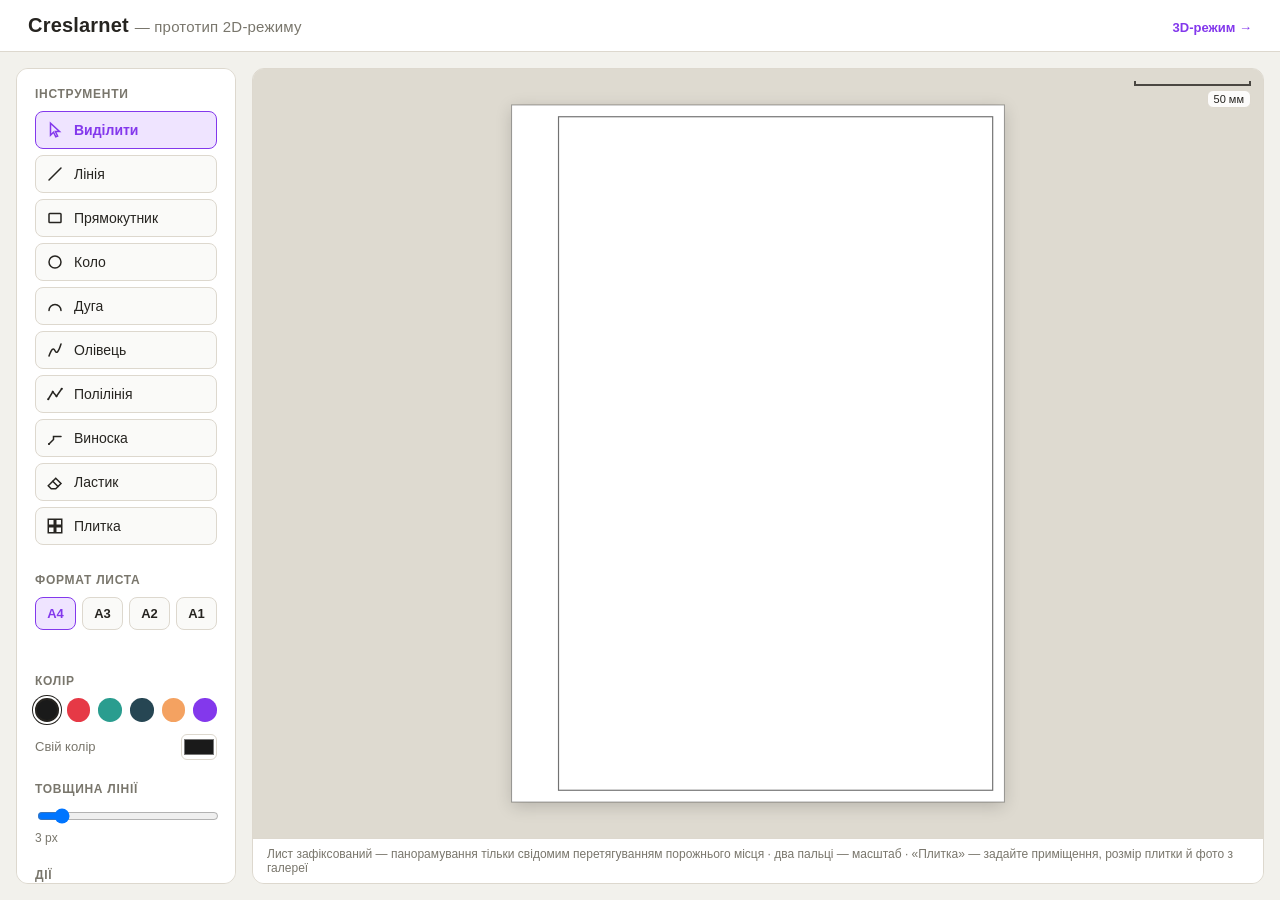
==== index.html @ 4471ca4d "2D: "Скан малюнка з фото" — photo of a hand sketch → real vector lines Photograph a hand-drawn sketc" ====
<!DOCTYPE html>
<html lang="uk">
<head>
<meta charset="UTF-8">
<meta name="viewport" content="width=device-width, initial-scale=1.0, viewport-fit=cover">
<title>Creslarnet — прототип 2D</title>

<!-- PWA -->
<link rel="manifest" href="manifest.json">
<meta name="theme-color" content="#8338ec">
<link rel="icon" href="icons/icon-192.png" type="image/png">
<link rel="apple-touch-icon" href="icons/apple-touch-icon.png">
<meta name="apple-mobile-web-app-capable" content="yes">
<meta name="apple-mobile-web-app-status-bar-style" content="black-translucent">
<meta name="apple-mobile-web-app-title" content="Creslarnet">
<meta name="mobile-web-app-capable" content="yes">

<link rel="stylesheet" href="style.css">
</head>
<body>
  <header class="topbar">
    <h1>Creslarnet <span class="subtitle">— прототип 2D-режиму</span></h1>
    <a href="3d/index.html" class="mode-link">3D-режим →</a>
  </header>

  <div class="workspace">
    <aside class="toolbar">
      <div class="tool-group">
        <h2>Інструменти</h2>
        <button class="tool-btn active" data-tool="select" title="Виділити / перемістити / панорамувати">
          <svg viewBox="0 0 24 24"><path d="M6 3 L6 19 L10 15 L13 21 L15.5 20 L12.5 14 L18 14 Z"/></svg>
          Виділити
        </button>
        <button class="tool-btn" data-tool="line" title="Лінія">
          <svg viewBox="0 0 24 24"><line x1="4" y1="20" x2="20" y2="4"/></svg>
          Лінія
        </button>
        <button class="tool-btn" data-tool="rect" title="Прямокутник">
          <svg viewBox="0 0 24 24"><rect x="4" y="6" width="16" height="12" rx="1"/></svg>
          Прямокутник
        </button>
        <button class="tool-btn" data-tool="circle" title="Коло">
          <svg viewBox="0 0 24 24"><circle cx="12" cy="12" r="8"/></svg>
          Коло
        </button>
        <button class="tool-btn" data-tool="arc" title="Дуга / циркуль">
          <svg viewBox="0 0 24 24"><path d="M4 18 A8 8 0 0 1 20 18"/></svg>
          Дуга
        </button>
        <button class="tool-btn" data-tool="freehand" title="Олівець — довільна пряма чи крива лінія від руки">
          <svg viewBox="0 0 24 24"><path d="M4 20 Q9 6 12 13 T20 4"/></svg>
          Олівець
        </button>
        <button class="tool-btn" data-tool="polyline" title="Полілінія — ланцюжок прямих сегментів: тягни й відпускай, кожен сегмент фіксується і продовжується наступним">
          <svg viewBox="0 0 24 24"><path d="M3 19 L9 9 L14 15 L21 5"/><circle cx="3" cy="19" r="1.4" fill="currentColor" stroke="none"/><circle cx="9" cy="9" r="1.4" fill="currentColor" stroke="none"/><circle cx="14" cy="15" r="1.4" fill="currentColor" stroke="none"/><circle cx="21" cy="5" r="1.4" fill="currentColor" stroke="none"/></svg>
          Полілінія
        </button>
        <button class="tool-btn" data-tool="leader" title="Виноска — підпис до деталі">
          <svg viewBox="0 0 24 24"><path d="M4 20 L10 14 L10 10 L20 10"/><circle cx="4" cy="20" r="1.4" fill="currentColor" stroke="none"/></svg>
          Виноска
        </button>
        <button class="tool-btn" data-tool="eraser" title="Ластик — провести по фігурі, щоб стерти">
          <svg viewBox="0 0 24 24"><path d="M3 17 L13 7 L20 14 L13 21 L7 21 Z"/><line x1="9" y1="11" x2="16" y2="18"/></svg>
          Ластик
        </button>
        <button class="tool-btn" data-tool="tilearea" title="Плитка — задайте приміщення, розмір плитки й фото, отримайте розкладку">
          <svg viewBox="0 0 24 24"><rect x="3" y="3" width="8" height="8"/><rect x="13" y="3" width="8" height="8"/><rect x="3" y="13" width="8" height="8"/><rect x="13" y="13" width="8" height="8"/></svg>
          Плитка
        </button>
      </div>

      <div class="tool-group">
        <h2>Формат листа</h2>
        <div class="page-size-options">
          <button class="page-size-btn active" data-page-size="A4">А4</button>
          <button class="page-size-btn" data-page-size="A3">А3</button>
          <button class="page-size-btn" data-page-size="A2">А2</button>
          <button class="page-size-btn" data-page-size="A1">А1</button>
        </div>
      </div>

      <div class="tool-group" id="dimPanel2d">
        <!-- filled dynamically when a shape is selected -->
      </div>

      <div class="tool-group">
        <h2>Колір</h2>
        <div class="colors">
          <button class="color-swatch active" data-color="#1a1a1a" style="background:#1a1a1a"></button>
          <button class="color-swatch" data-color="#e63946" style="background:#e63946"></button>
          <button class="color-swatch" data-color="#2a9d8f" style="background:#2a9d8f"></button>
          <button class="color-swatch" data-color="#264653" style="background:#264653"></button>
          <button class="color-swatch" data-color="#f4a261" style="background:#f4a261"></button>
          <button class="color-swatch" data-color="#8338ec" style="background:#8338ec"></button>
        </div>
        <label class="custom-color-label">
          Свій колір
          <input type="color" id="customColor" value="#1a1a1a">
        </label>
      </div>

      <div class="tool-group">
        <h2>Товщина лінії</h2>
        <input type="range" id="lineWidth" min="1" max="20" value="3">
        <span id="lineWidthValue">3 px</span>
      </div>

      <div class="tool-group">
        <h2>Дії</h2>
        <button class="action-btn" id="undoBtn">Скасувати</button>
        <button class="action-btn" id="clearBtn">Очистити полотно</button>
        <button class="action-btn" id="exportBtn">Зберегти як PNG</button>
        <button class="action-btn" id="printBtn">🖨 Друк</button>
        <button class="action-btn" id="scanBtn">📷 Скан малюнка з фото</button>
      </div>
    </aside>

    <main class="canvas-area">
      <canvas id="drawCanvas"></canvas>
      <div class="scale-bar-2d" aria-hidden="true">
        <div id="scaleBarFill2d" class="scale-bar-fill-2d"></div>
        <span id="scaleBarLabel2d" class="scale-bar-label-2d">—</span>
      </div>
      <div class="chain-bar hidden" id="chainBar2d">
        <button id="chainUndoBtn" title="Скасувати останню точку">⌫ Точка</button>
        <button id="chainCancelBtn" title="Скасувати всю полілінію">✕ Скасувати</button>
        <button id="chainDoneBtn" title="Завершити полілінію">✓ Завершити</button>
      </div>
      <p class="canvas-hint" id="canvasHint">Лист зафіксований — панорамування тільки свідомим перетягуванням порожнього місця · два пальці — масштаб · «Плитка» — задайте приміщення, розмір плитки й фото з галереї</p>
    </main>
  </div>

  <input type="file" accept="image/*" id="tilePhotoInput" class="hidden">
  <input type="file" accept="image/*" capture="environment" id="scanPhotoInput" class="hidden">

  <div id="scanModal" class="scan-modal hidden">
    <div class="scan-modal-inner">
      <div class="scan-modal-header">
        <h3>Скан малюнка з фото</h3>
        <button id="scanCloseBtn" class="scan-close-x" title="Закрити">✕</button>
      </div>
      <p class="scan-hint">Перетягніть 4 точки на кути аркуша паперу на фото — це вирівняє перспективу.</p>
      <canvas id="scanPhotoCanvas" class="scan-photo-canvas"></canvas>

      <label class="scan-sensitivity-label">
        Чутливість розпізнавання ліній
        <input type="range" id="scanSensitivity" min="0" max="100" value="50">
      </label>
      <p class="scan-hint">Попередній перегляд — чорне стане векторними лініями:</p>
      <canvas id="scanPreviewCanvas" class="scan-preview-canvas"></canvas>

      <p id="scanStatus" class="scan-status"></p>
      <div class="scan-modal-actions">
        <button id="scanCancelBtn" class="action-btn ghost">Скасувати</button>
        <button id="scanCommitBtn" class="action-btn primary">✓ Розпізнати і додати на аркуш</button>
      </div>
    </div>
  </div>

  <script src="script.js"></script>
</body>
</html>
---- style.css ----
:root {
  --bg: #f2f1ec;
  --panel-bg: #ffffff;
  --border: #ddd8ce;
  --text: #262420;
  --text-muted: #79766c;
  --accent: #8338ec;
  --accent-light: #efe4ff;
  --shadow: 0 6px 24px rgba(0,0,0,0.08);
}

* { box-sizing: border-box; }

.hidden { display: none !important; }

html, body {
  margin: 0;
  height: 100%;
  overflow: hidden;
  font-family: "Segoe UI", Roboto, Helvetica, Arial, sans-serif;
  background: var(--bg);
  color: var(--text);
}

body {
  display: flex;
  flex-direction: column;
}

.topbar {
  flex-shrink: 0;
  padding: 14px 28px;
  background: var(--panel-bg);
  border-bottom: 1px solid var(--border);
  display: flex;
  align-items: baseline;
  justify-content: space-between;
  gap: 12px;
  flex-wrap: wrap;
}

.mode-link {
  font-size: 13px;
  font-weight: 600;
  color: var(--accent);
  text-decoration: none;
  white-space: nowrap;
}

.mode-link:hover {
  text-decoration: underline;
}

.topbar h1 {
  margin: 0;
  font-size: 20px;
  font-weight: 700;
  letter-spacing: 0.2px;
}

.subtitle {
  font-weight: 400;
  color: var(--text-muted);
  font-size: 15px;
}

.workspace {
  flex: 1;
  min-height: 0;
  display: flex;
  align-items: stretch;
  gap: 16px;
  padding: 16px;
}

.toolbar {
  width: 220px;
  flex-shrink: 0;
  overflow-y: auto;
  background: var(--panel-bg);
  border: 1px solid var(--border);
  border-radius: 12px;
  padding: 18px;
  display: flex;
  flex-direction: column;
  gap: 22px;
}

.tool-group h2 {
  margin: 0 0 10px;
  font-size: 12px;
  text-transform: uppercase;
  letter-spacing: 0.06em;
  color: var(--text-muted);
  font-weight: 600;
}

.tool-btn {
  display: flex;
  align-items: center;
  gap: 10px;
  width: 100%;
  padding: 9px 10px;
  margin-bottom: 6px;
  border: 1px solid var(--border);
  background: #fafaf8;
  border-radius: 8px;
  cursor: pointer;
  font-size: 14px;
  color: var(--text);
  transition: background 0.15s, border-color 0.15s;
}

.tool-btn svg {
  width: 18px;
  height: 18px;
  fill: none;
  stroke: currentColor;
  stroke-width: 2;
  stroke-linecap: round;
}

.tool-btn:hover {
  background: var(--accent-light);
}

.tool-btn.active {
  background: var(--accent-light);
  border-color: var(--accent);
  color: var(--accent);
  font-weight: 600;
}

.colors {
  display: grid;
  grid-template-columns: repeat(6, 1fr);
  gap: 8px;
  margin-bottom: 12px;
}

.color-swatch {
  width: 100%;
  aspect-ratio: 1;
  border-radius: 50%;
  border: 2px solid transparent;
  cursor: pointer;
  padding: 0;
}

.color-swatch.active {
  border-color: var(--text);
  box-shadow: 0 0 0 2px var(--panel-bg), 0 0 0 3px var(--text);
}

.custom-color-label {
  display: flex;
  align-items: center;
  justify-content: space-between;
  font-size: 13px;
  color: var(--text-muted);
}

.custom-color-label input[type="color"] {
  width: 36px;
  height: 26px;
  border: 1px solid var(--border);
  border-radius: 6px;
  padding: 0;
  cursor: pointer;
  background: none;
}

#lineWidth {
  width: 100%;
}

#lineWidthValue {
  font-size: 12px;
  color: var(--text-muted);
}

.action-btn {
  width: 100%;
  padding: 9px 10px;
  margin-bottom: 6px;
  border: 1px solid var(--border);
  background: #fafaf8;
  border-radius: 8px;
  cursor: pointer;
  font-size: 14px;
  color: var(--text);
}

.action-btn:hover {
  background: #efece3;
}

#clearBtn {
  color: #c1121f;
  border-color: #f2c9cd;
}

#clearBtn:hover {
  background: #fdecee;
}

.canvas-area {
  flex: 1;
  min-width: 0;
  position: relative;
  display: flex;
  flex-direction: column;
  border-radius: 12px;
  overflow: hidden;
  border: 1px solid var(--border);
}

#drawCanvas {
  display: block;
  width: 100%;
  flex: 1;
  min-height: 0;
  cursor: crosshair;
  touch-action: none;
}

.canvas-hint {
  flex-shrink: 0;
  margin: 0;
  padding: 8px 14px;
  font-size: 12px;
  color: var(--text-muted);
  background: var(--panel-bg);
  border-top: 1px solid var(--border);
}

/* ---------- scale bar (2D) ---------- */
.scale-bar-2d {
  position: absolute;
  top: 12px;
  right: 12px;
  z-index: 5;
  display: flex;
  flex-direction: column;
  align-items: flex-end;
  gap: 4px;
  pointer-events: none;
}
.scale-bar-fill-2d {
  height: 5px;
  min-width: 4px;
  border-left: 2px solid rgba(38, 36, 32, 0.8);
  border-right: 2px solid rgba(38, 36, 32, 0.8);
  border-bottom: 2px solid rgba(38, 36, 32, 0.8);
}
.scale-bar-label-2d {
  font-size: 11px;
  font-variant-numeric: tabular-nums;
  color: var(--text);
  background: rgba(255, 255, 255, 0.9);
  border: 1px solid var(--border);
  border-radius: 6px;
  padding: 2px 6px;
}

/* ---------- exact-dimension panel for the selected shape ---------- */
.dim-row {
  display: flex;
  align-items: center;
  gap: 6px;
  margin-bottom: 8px;
}
.dim-label {
  width: 62px;
  flex-shrink: 0;
  font-size: 12px;
  color: var(--text-muted);
}
.dim-input {
  flex: 1;
  min-width: 0;
  border: 1px solid var(--border);
  border-radius: 6px;
  padding: 5px 6px;
  font: inherit;
  font-size: 13px;
  text-align: center;
  font-variant-numeric: tabular-nums;
}
.dim-unit { font-size: 11px; color: var(--text-muted); width: 22px; }
.dim-step {
  width: 24px; height: 24px; flex-shrink: 0;
  border-radius: 50%; border: 1px solid var(--border);
  background: #fafaf8; font-size: 14px; cursor: pointer;
}
.dim-panel-title { margin: 0 0 10px; font-weight: 700; font-size: 14px; }
/* ---------- sheet format (А4/А3/А2/А1) ---------- */
.page-size-options { display: flex; gap: 6px; }
.page-size-btn {
  flex: 1;
  padding: 8px 4px;
  border: 1px solid var(--border);
  background: #fafaf8;
  border-radius: 8px;
  cursor: pointer;
  font-size: 13px;
  font-weight: 600;
  color: var(--text);
}
.page-size-btn.active {
  background: var(--accent-light);
  border-color: var(--accent);
  color: var(--accent);
}

/* ---------- floating chain-controls for the "Полілінія" tool ---------- */
.chain-bar {
  position: absolute;
  left: 50%;
  bottom: 16px;
  transform: translateX(-50%);
  z-index: 6;
  display: flex;
  gap: 8px;
  background: rgba(255, 255, 255, 0.95);
  border: 1px solid var(--border);
  border-radius: 10px;
  padding: 6px;
  box-shadow: var(--shadow);
}
.chain-bar button {
  border: 1px solid var(--border);
  background: #fafaf8;
  border-radius: 6px;
  padding: 7px 12px;
  font-size: 12px;
  cursor: pointer;
  color: var(--text);
  white-space: nowrap;
}
.chain-bar #chainDoneBtn { color: #1a7f37; border-color: #bfe3c9; background: #eafbf0; font-weight: 600; }
.chain-bar #chainCancelBtn { color: #c1121f; border-color: #f2c9cd; background: #fdecee; }

.hatch-label { margin: 2px 0 6px; font-size: 12px; color: var(--text-muted); }
.hatch-options { display: flex; flex-wrap: wrap; gap: 6px; margin-bottom: 12px; }
.hatch-btn {
  flex: 1 1 30%;
  min-width: 60px;
  padding: 6px 4px;
  border: 1px solid var(--border);
  border-radius: 6px;
  background: #fafaf8;
  font-size: 11px;
  cursor: pointer;
  color: var(--text);
}
.hatch-btn.active {
  background: var(--accent-light);
  border-color: var(--accent);
  color: var(--accent);
  font-weight: 600;
}
.dim-delete {
  width: 100%;
  padding: 8px;
  border: 1px solid #f2c9cd;
  background: #fdecee;
  color: #c1121f;
  border-radius: 8px;
  cursor: pointer;
  font: inherit;
  font-size: 13px;
}

/* ---------- print: only the generated page image, at the sheet's own size ----------
   Actual width/height and the @page size come from JS (script.js sets them
   right before printing, matching whichever format — А4/А3/А2/А1 — the
   drawing was made on), so nothing sheet-size-specific is hardcoded here. */
#printSheet { display: none; }
@media print {
  body * { visibility: hidden; }
  #printSheet {
    display: block;
    visibility: visible;
    position: fixed;
    left: 0; top: 0;
  }
}

@media (max-width: 860px) {
  .workspace {
    flex-direction: column;
  }
  .toolbar {
    width: 100%;
    max-height: 40vh;
  }
}

/* ---------- "Скан малюнка" modal — photo -> vector lines ---------- */
.scan-modal {
  position: fixed;
  inset: 0;
  z-index: 40;
  background: rgba(20, 18, 14, 0.6);
  display: flex;
  align-items: center;
  justify-content: center;
  padding: 16px;
}
.scan-modal-inner {
  background: var(--panel-bg);
  border-radius: 14px;
  padding: 18px;
  width: 100%;
  max-width: 460px;
  max-height: 92vh;
  overflow-y: auto;
  box-shadow: 0 20px 60px rgba(0, 0, 0, 0.35);
}
.scan-modal-header {
  display: flex;
  align-items: center;
  justify-content: space-between;
  margin-bottom: 4px;
}
.scan-modal-header h3 { margin: 0; font-size: 16px; }
.scan-close-x {
  border: none;
  background: none;
  font-size: 16px;
  line-height: 1;
  cursor: pointer;
  color: var(--text-muted);
  padding: 4px 6px;
}
.scan-hint {
  font-size: 12px;
  color: var(--text-muted);
  margin: 8px 0;
}
.scan-photo-canvas, .scan-preview-canvas {
  display: block;
  width: 100%;
  height: auto;
  border: 1px solid var(--border);
  border-radius: 8px;
  touch-action: none;
  background: #222;
}
.scan-preview-canvas { background: #fff; }
.scan-sensitivity-label {
  display: block;
  font-size: 13px;
  color: var(--text-muted);
  margin: 12px 0 4px;
}
.scan-sensitivity-label input[type="range"] { width: 100%; margin-top: 4px; }
.scan-status {
  font-size: 12px;
  color: var(--text-muted);
  min-height: 16px;
  margin: 8px 0 0;
}
.scan-modal-actions {
  display: flex;
  gap: 8px;
  margin-top: 14px;
}
.scan-modal-actions .action-btn { margin-bottom: 0; flex: 1; }
.scan-modal-actions .primary {
  background: var(--accent);
  border-color: var(--accent);
  color: #fff;
  font-weight: 600;
}
.scan-modal-actions .ghost {
  background: none;
}
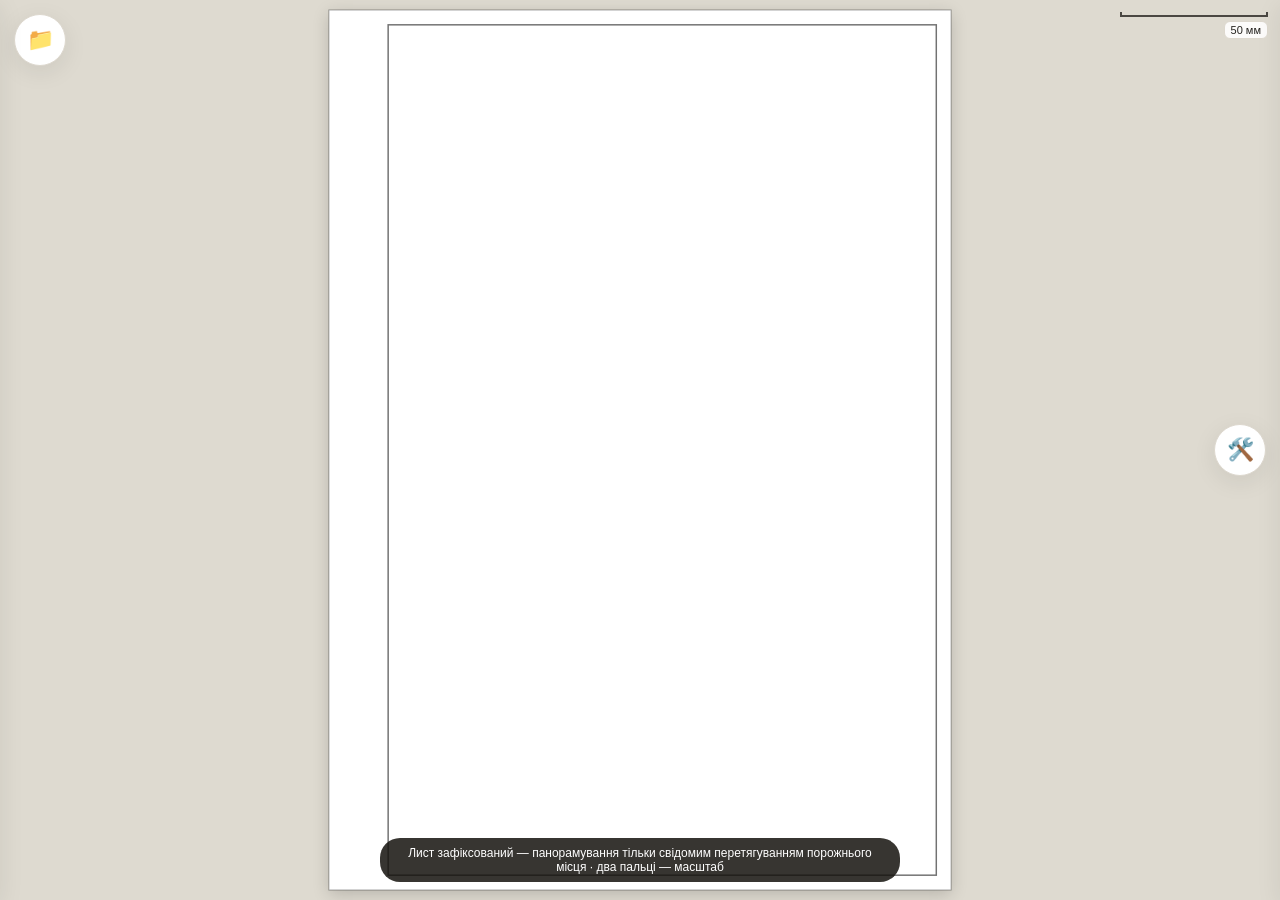
==== commit 1e89cf58: "3D: room camera views + gizmo touch fixes + grid-on-ground; 2D: fullscreen sheet + drawers + project" ====
--- a/index.html
+++ b/index.html
@@ -2,7 +2,7 @@
 <html lang="uk">
 <head>
 <meta charset="UTF-8">
-<meta name="viewport" content="width=device-width, initial-scale=1.0, viewport-fit=cover">
+<meta name="viewport" content="width=device-width, initial-scale=1.0, viewport-fit=cover, user-scalable=no">
 <title>Creslarnet — прототип 2D</title>
 
 <!-- PWA -->
@@ -18,13 +18,38 @@
 <link rel="stylesheet" href="style.css">
 </head>
 <body>
-  <header class="topbar">
-    <h1>Creslarnet <span class="subtitle">— прототип 2D-режиму</span></h1>
-    <a href="3d/index.html" class="mode-link">3D-режим →</a>
-  </header>
+  <!-- The sheet fills the whole screen — everything else is a floating
+       overlay or a slide-in drawer, never something that resizes/reflows
+       the canvas itself (that's what kept the sheet "wandering" before). -->
+  <canvas id="drawCanvas"></canvas>
 
-  <div class="workspace">
-    <aside class="toolbar">
+  <div class="scale-bar-2d" aria-hidden="true">
+    <div id="scaleBarFill2d" class="scale-bar-fill-2d"></div>
+    <span id="scaleBarLabel2d" class="scale-bar-label-2d">—</span>
+  </div>
+
+  <div class="chain-bar hidden" id="chainBar2d">
+    <button id="chainUndoBtn" title="Скасувати останню точку">⌫ Точка</button>
+    <button id="chainCancelBtn" title="Скасувати всю полілінію">✕ Скасувати</button>
+    <button id="chainDoneBtn" title="Завершити полілінію">✓ Завершити</button>
+  </div>
+
+  <p class="hint-toast" id="canvasHint" aria-hidden="true"></p>
+
+  <!-- Both drawers stay hidden until their own button is tapped, and the
+       tools drawer closes itself again the moment a tool is picked — see
+       the "Panel not permanently expanded" requirement. -->
+  <button id="projectFabBtn" class="fab fab-left" title="Проект і сторінки">📁</button>
+  <button id="toolsFabBtn" class="fab fab-right" title="Інструменти">🛠️</button>
+
+  <div class="drawer-backdrop hidden" id="drawerBackdrop"></div>
+
+  <aside class="drawer drawer-right" id="toolsDrawer">
+    <div class="drawer-header">
+      <h2>Інструменти</h2>
+      <button class="drawer-close" id="toolsDrawerClose" title="Закрити">✕</button>
+    </div>
+    <div class="drawer-body">
       <div class="tool-group">
         <h2>Інструменти</h2>
         <button class="tool-btn active" data-tool="select" title="Виділити / перемістити / панорамувати">
@@ -112,23 +137,21 @@
         <button class="action-btn" id="exportBtn">Зберегти як PNG</button>
         <button class="action-btn" id="printBtn">🖨 Друк</button>
         <button class="action-btn" id="scanBtn">📷 Скан малюнка з фото</button>
+        <a href="3d/index.html" class="action-btn mode-link-btn">🧊 3D-режим →</a>
       </div>
-    </aside>
+    </div>
+  </aside>
 
-    <main class="canvas-area">
-      <canvas id="drawCanvas"></canvas>
-      <div class="scale-bar-2d" aria-hidden="true">
-        <div id="scaleBarFill2d" class="scale-bar-fill-2d"></div>
-        <span id="scaleBarLabel2d" class="scale-bar-label-2d">—</span>
-      </div>
-      <div class="chain-bar hidden" id="chainBar2d">
-        <button id="chainUndoBtn" title="Скасувати останню точку">⌫ Точка</button>
-        <button id="chainCancelBtn" title="Скасувати всю полілінію">✕ Скасувати</button>
-        <button id="chainDoneBtn" title="Завершити полілінію">✓ Завершити</button>
-      </div>
-      <p class="canvas-hint" id="canvasHint">Лист зафіксований — панорамування тільки свідомим перетягуванням порожнього місця · два пальці — масштаб · «Плитка» — задайте приміщення, розмір плитки й фото з галереї</p>
-    </main>
-  </div>
+  <aside class="drawer drawer-left" id="projectDrawer">
+    <div class="drawer-header">
+      <h2>Проект</h2>
+      <button class="drawer-close" id="projectDrawerClose" title="Закрити">✕</button>
+    </div>
+    <div class="drawer-body" id="projectDrawerBody">
+      <!-- filled dynamically: "create project" form, or the project's name,
+           page list and jump-to-page field once one exists -->
+    </div>
+  </aside>
 
   <input type="file" accept="image/*" id="tilePhotoInput" class="hidden">
   <input type="file" accept="image/*" capture="environment" id="scanPhotoInput" class="hidden">
--- a/style.css
+++ b/style.css
@@ -22,68 +22,127 @@
   color: var(--text);
 }
 
-body {
+/* ---------- fullscreen sheet + floating chrome ----------
+   The sheet is the whole app: the canvas is a fixed layer covering the
+   entire viewport, and every control — tools, sheet format, project/pages —
+   lives in an overlay or a slide-in drawer instead of a layout box that
+   shares space with the canvas. That's also what keeps the sheet from
+   "wandering": nothing about opening/closing a drawer ever resizes the
+   canvas or changes the page's fit, only an actual viewport resize does
+   (see resizeCanvas/fitPageToView in script.js). */
+#drawCanvas {
+  position: fixed;
+  inset: 0;
+  width: 100vw;
+  height: 100dvh;
+  display: block;
+  cursor: crosshair;
+  touch-action: none;
+}
+
+.fab {
+  position: fixed;
+  z-index: 20;
+  width: 52px;
+  height: 52px;
+  border-radius: 50%;
+  border: 1px solid var(--border);
+  background: var(--panel-bg);
+  box-shadow: var(--shadow);
+  font-size: 22px;
+  line-height: 1;
+  display: flex;
+  align-items: center;
+  justify-content: center;
+  cursor: pointer;
+  padding: 0;
+}
+.fab:active { background: var(--accent-light); }
+
+/* Tools button lives on the right edge, as asked — the toolbar only ever
+   appears when this is tapped, and hides itself again once a tool is
+   picked (wired in script.js). */
+.fab-right {
+  right: max(14px, env(safe-area-inset-right));
+  top: 50%;
+  transform: translateY(-50%);
+}
+.fab-left {
+  left: max(14px, env(safe-area-inset-left));
+  top: max(14px, env(safe-area-inset-top));
+}
+
+.drawer-backdrop {
+  position: fixed;
+  inset: 0;
+  z-index: 25;
+  background: rgba(20, 18, 14, 0.35);
+}
+
+.drawer {
+  position: fixed;
+  top: 0;
+  bottom: 0;
+  z-index: 30;
+  width: min(320px, 86vw);
+  background: var(--panel-bg);
   display: flex;
   flex-direction: column;
-}
-
-.topbar {
+  box-shadow: var(--shadow);
+  transition: transform 0.22s ease;
+}
+.drawer-right {
+  right: 0;
+  border-left: 1px solid var(--border);
+  transform: translateX(100%);
+  padding-right: env(safe-area-inset-right);
+}
+.drawer-right.open { transform: translateX(0); }
+.drawer-left {
+  left: 0;
+  border-right: 1px solid var(--border);
+  transform: translateX(-100%);
+  padding-left: env(safe-area-inset-left);
+}
+.drawer-left.open { transform: translateX(0); }
+
+.drawer-header {
   flex-shrink: 0;
-  padding: 14px 28px;
-  background: var(--panel-bg);
+  display: flex;
+  align-items: center;
+  justify-content: space-between;
+  padding: max(14px, env(safe-area-inset-top)) 16px 14px;
   border-bottom: 1px solid var(--border);
-  display: flex;
-  align-items: baseline;
-  justify-content: space-between;
-  gap: 12px;
-  flex-wrap: wrap;
-}
-
-.mode-link {
-  font-size: 13px;
-  font-weight: 600;
-  color: var(--accent);
-  text-decoration: none;
-  white-space: nowrap;
-}
-
-.mode-link:hover {
-  text-decoration: underline;
-}
-
-.topbar h1 {
+}
+.drawer-header h2 {
   margin: 0;
-  font-size: 20px;
+  font-size: 15px;
   font-weight: 700;
-  letter-spacing: 0.2px;
-}
-
-.subtitle {
-  font-weight: 400;
-  color: var(--text-muted);
-  font-size: 15px;
-}
-
-.workspace {
+}
+.drawer-close {
+  border: none;
+  background: none;
+  font-size: 18px;
+  line-height: 1;
+  cursor: pointer;
+  color: var(--text-muted);
+  padding: 4px 6px;
+}
+.drawer-body {
   flex: 1;
   min-height: 0;
-  display: flex;
-  align-items: stretch;
-  gap: 16px;
+  overflow-y: auto;
   padding: 16px;
-}
-
-.toolbar {
-  width: 220px;
-  flex-shrink: 0;
-  overflow-y: auto;
-  background: var(--panel-bg);
-  border: 1px solid var(--border);
-  border-radius: 12px;
-  padding: 18px;
   display: flex;
   flex-direction: column;
   gap: 22px;
+}
+
+.mode-link-btn {
+  display: block;
+  text-align: center;
+  text-decoration: none;
+  box-sizing: border-box;
 }
 
 .tool-group h2 {
@@ -204,41 +263,35 @@
   background: #fdecee;
 }
 
-.canvas-area {
-  flex: 1;
-  min-width: 0;
-  position: relative;
-  display: flex;
-  flex-direction: column;
-  border-radius: 12px;
-  overflow: hidden;
-  border: 1px solid var(--border);
-}
-
-#drawCanvas {
-  display: block;
-  width: 100%;
-  flex: 1;
-  min-height: 0;
-  cursor: crosshair;
-  touch-action: none;
-}
-
-.canvas-hint {
-  flex-shrink: 0;
+/* Transient status message (scan progress, page-jump errors, …) — replaces
+   the old permanently-visible hint bar, which ate a strip of screen the
+   sheet should have. Empty and invisible until script.js's flashHint()
+   fills it in and shows it briefly. */
+.hint-toast {
+  position: fixed;
+  left: 50%;
+  bottom: max(18px, env(safe-area-inset-bottom));
+  transform: translateX(-50%);
+  z-index: 15;
+  max-width: min(92vw, 520px);
   margin: 0;
-  padding: 8px 14px;
-  font-size: 12px;
-  color: var(--text-muted);
-  background: var(--panel-bg);
-  border-top: 1px solid var(--border);
-}
+  padding: 8px 16px;
+  background: rgba(20, 18, 14, 0.85);
+  color: #fff;
+  font-size: 12px;
+  text-align: center;
+  border-radius: 20px;
+  pointer-events: none;
+  opacity: 0;
+  transition: opacity 0.25s ease;
+}
+.hint-toast.show { opacity: 1; }
 
 /* ---------- scale bar (2D) ---------- */
 .scale-bar-2d {
-  position: absolute;
-  top: 12px;
-  right: 12px;
+  position: fixed;
+  top: max(12px, env(safe-area-inset-top));
+  right: max(12px, env(safe-area-inset-right));
   z-index: 5;
   display: flex;
   flex-direction: column;
@@ -315,9 +368,9 @@
 
 /* ---------- floating chain-controls for the "Полілінія" tool ---------- */
 .chain-bar {
-  position: absolute;
+  position: fixed;
   left: 50%;
-  bottom: 16px;
+  bottom: max(16px, env(safe-area-inset-bottom));
   transform: translateX(-50%);
   z-index: 6;
   display: flex;
@@ -387,15 +440,78 @@
   }
 }
 
-@media (max-width: 860px) {
-  .workspace {
-    flex-direction: column;
-  }
-  .toolbar {
-    width: 100%;
-    max-height: 40vh;
-  }
-}
+/* ---------- project / pages drawer ---------- */
+.project-field {
+  display: flex;
+  flex-direction: column;
+  gap: 6px;
+  margin-bottom: 4px;
+}
+.project-field label {
+  font-size: 12px;
+  color: var(--text-muted);
+}
+.project-field input[type="text"],
+.project-field input[type="number"] {
+  border: 1px solid var(--border);
+  border-radius: 8px;
+  padding: 9px 10px;
+  font: inherit;
+  font-size: 14px;
+  width: 100%;
+}
+.project-name {
+  margin: 0 0 4px;
+  font-size: 16px;
+  font-weight: 700;
+}
+.hint-text {
+  font-size: 12px;
+  color: var(--text-muted);
+  margin: 0 0 8px;
+}
+.project-jump-row {
+  display: flex;
+  gap: 6px;
+}
+.project-jump-row input { flex: 1; min-width: 0; }
+.project-jump-row button {
+  flex-shrink: 0;
+  padding: 9px 12px;
+  border: 1px solid var(--border);
+  background: #fafaf8;
+  border-radius: 8px;
+  cursor: pointer;
+  font-size: 13px;
+  color: var(--text);
+}
+.page-list {
+  display: flex;
+  flex-direction: column;
+  gap: 6px;
+  max-height: 40vh;
+  overflow-y: auto;
+}
+.page-list-btn {
+  display: flex;
+  align-items: center;
+  justify-content: space-between;
+  width: 100%;
+  padding: 9px 10px;
+  border: 1px solid var(--border);
+  background: #fafaf8;
+  border-radius: 8px;
+  cursor: pointer;
+  font-size: 14px;
+  color: var(--text);
+}
+.page-list-btn.active {
+  background: var(--accent-light);
+  border-color: var(--accent);
+  color: var(--accent);
+  font-weight: 600;
+}
+.page-list-btn .page-list-num { font-variant-numeric: tabular-nums; }
 
 /* ---------- "Скан малюнка" modal — photo -> vector lines ---------- */
 .scan-modal {
